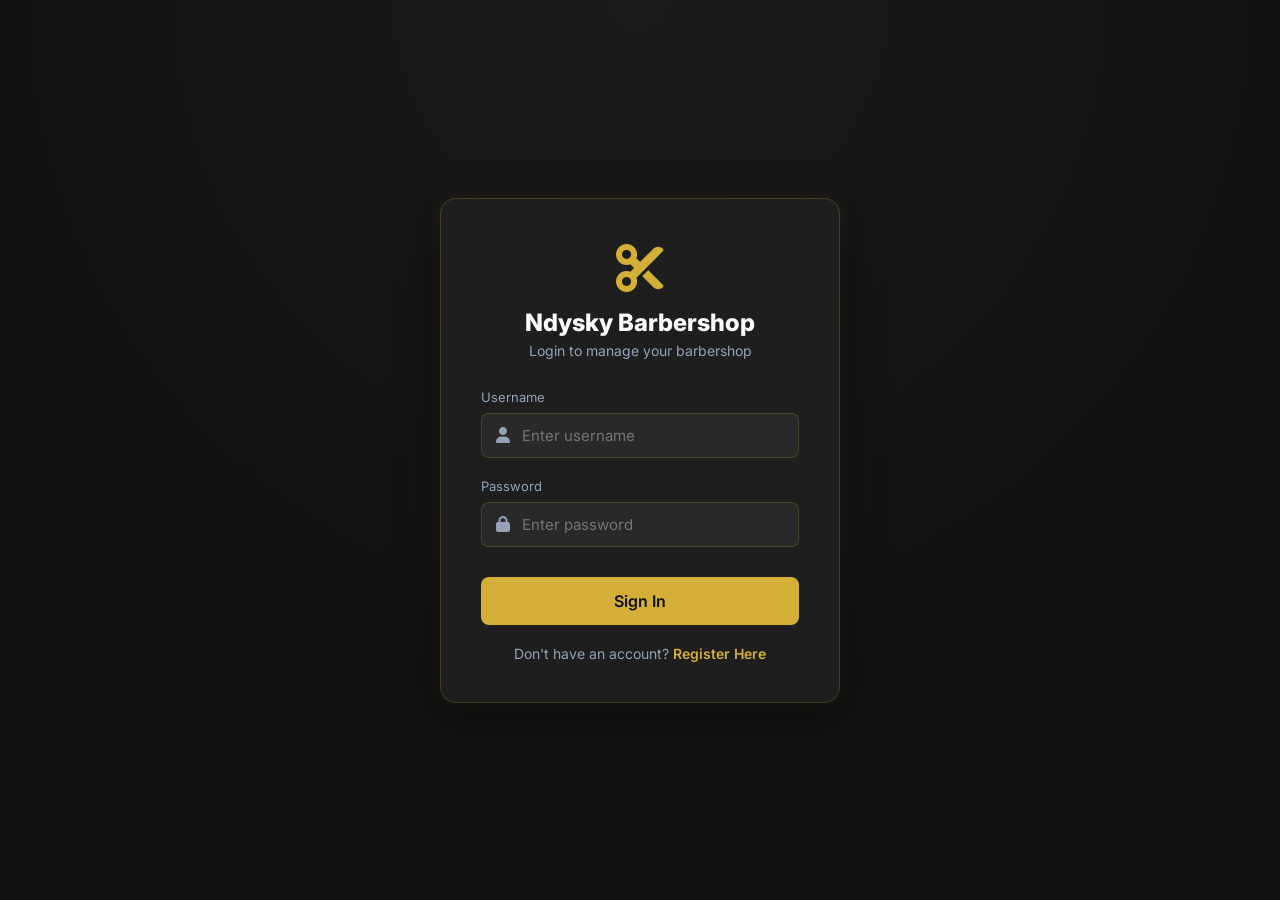
==== login.html @ d453904c "Initial commit" ====
<!DOCTYPE html>
<html lang="id">

<head>
    <meta charset="UTF-8">
    <meta name="viewport" content="width=device-width, initial-scale=1.0">
    <title>Login - Ndysky Barbershop</title>
    <link href="https://fonts.googleapis.com/css2?family=Inter:wght@300;400;600;800&display=swap" rel="stylesheet">
    <link rel="stylesheet" href="https://cdnjs.cloudflare.com/ajax/libs/font-awesome/6.0.0/css/all.min.css">
    <style>
        :root {
            --bg-main: #121212;
            --bg-card: #1e1e1e;
            --primary: #d4af37;
            /* Gold */
            --primary-hover: #b5952f;
            --text-main: #f8fafc;
            --text-muted: #94a3b8;
            --border: rgba(212, 175, 55, 0.2);
            --danger: #ef4444;
        }

        * {
            margin: 0;
            padding: 0;
            box-sizing: border-box;
            font-family: 'Inter', sans-serif;
        }

        body {
            background-color: var(--bg-main);
            color: var(--text-main);
            display: flex;
            justify-content: center;
            align-items: center;
            height: 100vh;
            overflow: hidden;
            background-image: radial-gradient(circle at 50% 0%, #1a1a1a 0%, #121212 70%);
        }

        .login-container {
            background: var(--bg-card);
            padding: 40px;
            border-radius: 16px;
            border: 1px solid var(--border);
            box-shadow: 0 10px 40px rgba(0, 0, 0, 0.5), 0 0 20px rgba(212, 175, 55, 0.1);
            width: 100%;
            max-width: 400px;
            text-align: center;
            animation: fadeIn 0.5s ease;
        }

        @keyframes fadeIn {
            from {
                opacity: 0;
                transform: translateY(-20px);
            }

            to {
                opacity: 1;
                transform: translateY(0);
            }
        }

        .logo {
            font-size: 48px;
            color: var(--primary);
            margin-bottom: 10px;
        }

        h2 {
            font-weight: 800;
            margin-bottom: 5px;
            color: var(--text-main);
        }

        p {
            color: var(--text-muted);
            margin-bottom: 30px;
            font-size: 14px;
        }

        .form-group {
            margin-bottom: 20px;
            text-align: left;
        }

        .form-group label {
            display: block;
            font-size: 13px;
            color: var(--text-muted);
            margin-bottom: 8px;
        }

        .input-wrapper {
            position: relative;
        }

        .input-wrapper i {
            position: absolute;
            left: 15px;
            top: 50%;
            transform: translateY(-50%);
            color: var(--text-muted);
        }

        .form-group input {
            width: 100%;
            padding: 12px 12px 12px 40px;
            background: rgba(255, 255, 255, 0.05);
            border: 1px solid var(--border);
            border-radius: 8px;
            color: white;
            font-size: 15px;
            outline: none;
            transition: all 0.3s ease;
        }

        .form-group input:focus {
            border-color: var(--primary);
            box-shadow: 0 0 0 2px rgba(212, 175, 55, 0.2);
        }

        .btn-login {
            width: 100%;
            padding: 14px;
            background: var(--primary);
            color: #121212;
            border: none;
            border-radius: 8px;
            font-size: 16px;
            font-weight: 600;
            cursor: pointer;
            transition: background 0.3s;
            margin-top: 10px;
        }

        .btn-login:hover {
            background: var(--primary-hover);
        }

        #error-msg {
            color: var(--danger);
            font-size: 13px;
            margin-top: 15px;
            display: none;
        }
    </style>
</head>

<body>

    <div class="login-container">
        <div class="logo">
            <i class="fas fa-cut"></i>
        </div>
        <h2>Ndysky Barbershop</h2>
        <p>Login to manage your barbershop</p>

        <form id="login-form">
            <div class="form-group">
                <label>Username</label>
                <div class="input-wrapper">
                    <i class="fas fa-user"></i>
                    <input type="text" id="username" placeholder="Enter username" required>
                </div>
            </div>

            <div class="form-group">
                <label>Password</label>
                <div class="input-wrapper">
                    <i class="fas fa-lock"></i>
                    <input type="password" id="password" placeholder="Enter password" required>
                </div>
            </div>

            <button type="submit" class="btn-login">Sign In</button>
            <div id="error-msg">Invalid username or password!</div>

            <div style="margin-top: 20px; font-size: 14px;">
                <span style="color: var(--text-muted);">Don't have an account?</span>
                <a href="register.html" style="color: var(--primary); text-decoration: none; font-weight: 600;">Register
                    Here</a>
            </div>
        </form>
    </div>

    <script>
        // Simple client-side auth for demonstration
        document.getElementById('login-form').addEventListener('submit', function (e) {
            e.preventDefault();
            const user = document.getElementById('username').value;
            const pass = document.getElementById('password').value;
            const errorMsg = document.getElementById('error-msg');

            // Hardcoded credential: admin / admin123
            let isValid = false;
            let loggedInUser = '';

            if (user === 'admin' && pass === 'admin123') {
                isValid = true;
                loggedInUser = 'Admin Barbershop';
            } else {
                // Check localStorage users
                const storedUsersStr = localStorage.getItem('barberpos_users');
                if (storedUsersStr) {
                    const storedUsers = JSON.parse(storedUsersStr);
                    const foundUser = storedUsers.find(u => u.username === user && u.password === pass);
                    if (foundUser) {
                        isValid = true;
                        loggedInUser = foundUser.fullname;
                    }
                }
            }

            if (isValid) {
                localStorage.setItem('barberpos_loggedin', 'true');
                localStorage.setItem('barberpos_user', loggedInUser);
                window.location.href = 'index.html';
            } else {
                errorMsg.style.display = 'block';
            }
        });

        // Check if already logged in
        if (localStorage.getItem('barberpos_loggedin') === 'true') {
            window.location.href = 'index.html';
        }
    </script>
</body>

</html>
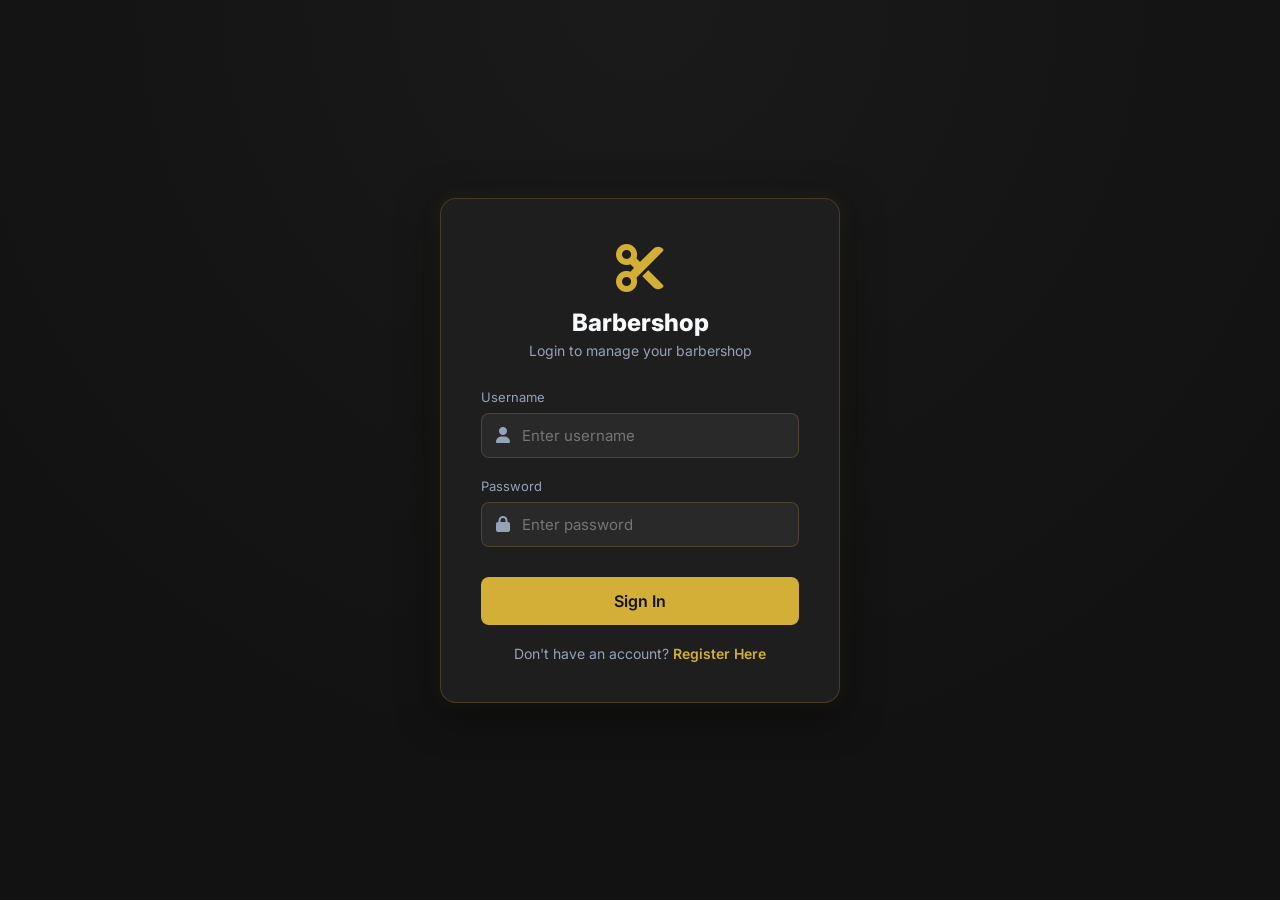
==== commit cbd45ae3: "Update UI dashboard dan perbaikan bug login" ====
--- a/login.html
+++ b/login.html
@@ -4,7 +4,7 @@
 <head>
     <meta charset="UTF-8">
     <meta name="viewport" content="width=device-width, initial-scale=1.0">
-    <title>Login - Ndysky Barbershop</title>
+    <title>Login - Barbershop</title>
     <link href="https://fonts.googleapis.com/css2?family=Inter:wght@300;400;600;800&display=swap" rel="stylesheet">
     <link rel="stylesheet" href="https://cdnjs.cloudflare.com/ajax/libs/font-awesome/6.0.0/css/all.min.css">
     <style>
@@ -154,7 +154,7 @@
         <div class="logo">
             <i class="fas fa-cut"></i>
         </div>
-        <h2>Ndysky Barbershop</h2>
+        <h2>Barbershop</h2>
         <p>Login to manage your barbershop</p>
 
         <form id="login-form">
